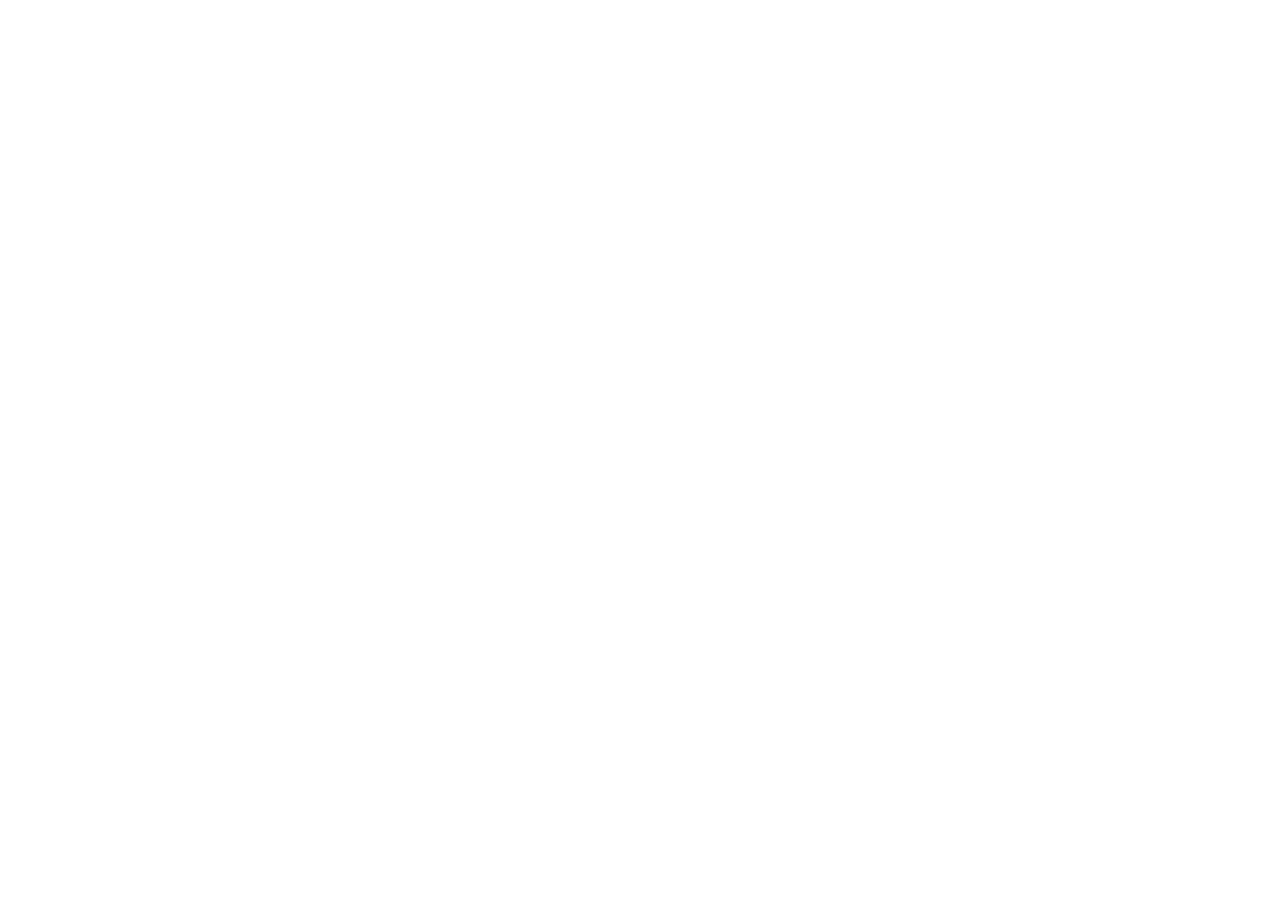
==== index.html @ 5bdd8e8d "feat: add project boilerplate" ====
<!DOCTYPE html>
<html lang="en">
  <head>
    <meta charset="UTF-8">
    <meta name="viewport" content="width=device-width, initial-scale=1.0">
    <link rel="stylesheet" href="style.css">
    <title>Rock Paper Scissors</title>
  </head>

  <body>
    <script src="main.js"></script>
  </body>
</html>
---- style.css ----
* {
  box-sizing: border-box;
  margin: 0;
  padding: 0;
}

html, body {
  width: 100%;
  height: 100%;
}
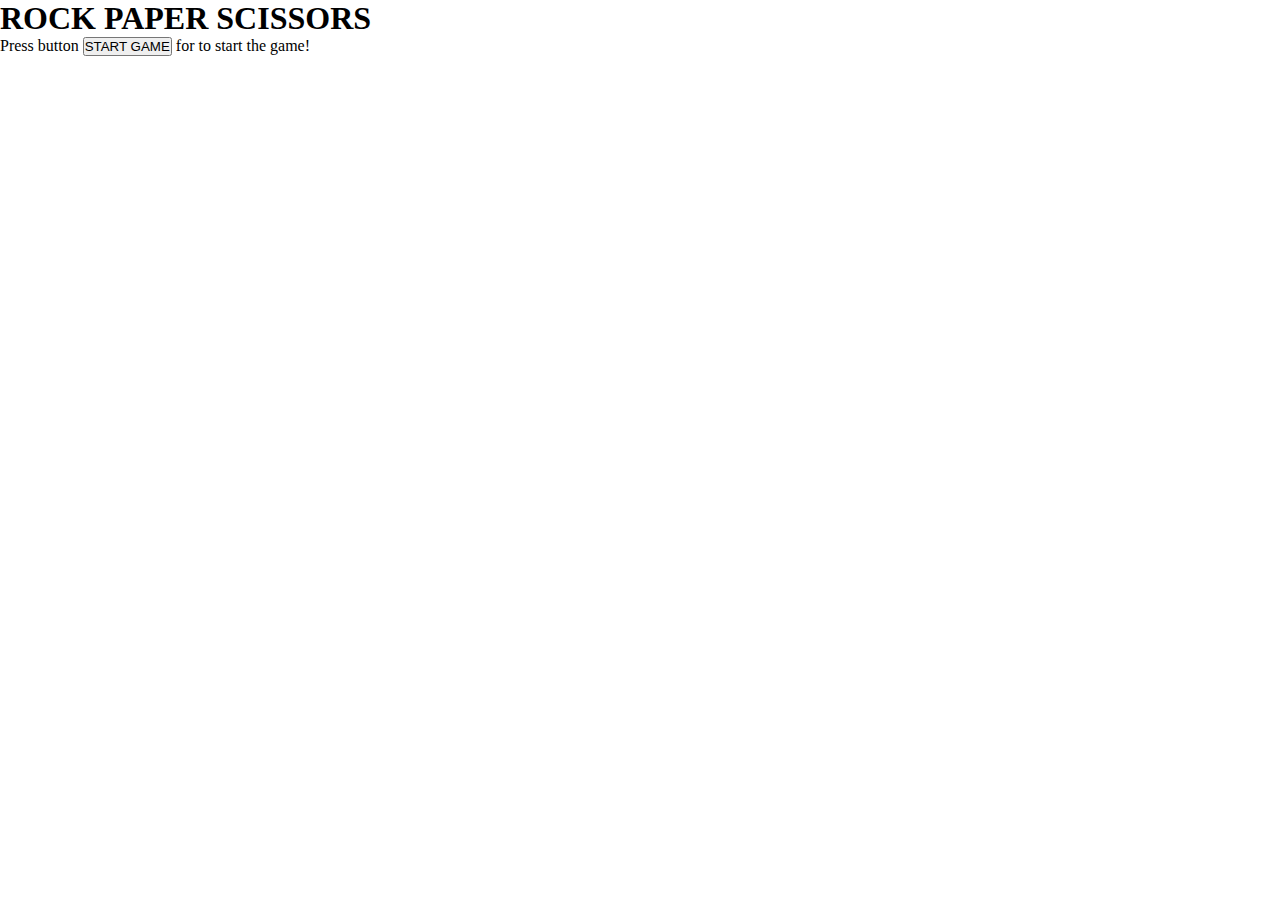
==== commit 78f3f1a8: "feat: add info and button to page" ====
--- a/index.html
+++ b/index.html
@@ -8,6 +8,9 @@
   </head>
 
   <body>
+    <h1>ROCK PAPER SCISSORS</h1>
+    <p>Press button <button id="start-game">START GAME</button> for to start the game!</p>
+
     <script src="main.js"></script>
   </body>
 </html>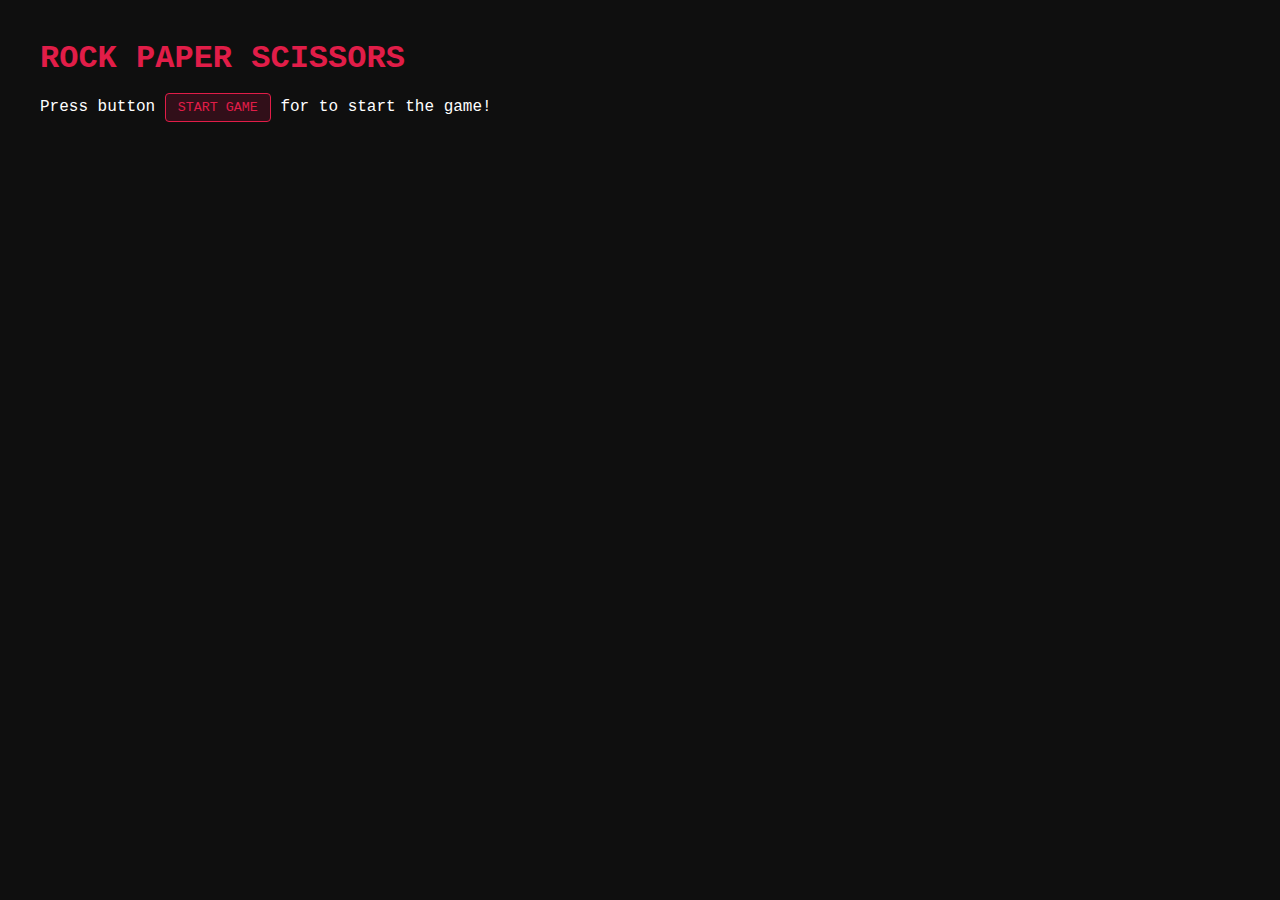
==== commit f9298491: "feat: add logic to the game" ====
--- a/index.html
+++ b/index.html
@@ -11,6 +11,6 @@
     <h1>ROCK PAPER SCISSORS</h1>
     <p>Press button <button id="start-game">START GAME</button> for to start the game!</p>
 
-    <script src="main.js"></script>
+    <script src="main.js" type="module"></script>
   </body>
 </html>--- a/style.css
+++ b/style.css
@@ -2,9 +2,50 @@
   box-sizing: border-box;
   margin: 0;
   padding: 0;
+  font-family: 'Courier New', Courier, monospace;
 }
 
 html, body {
   width: 100%;
   height: 100%;
-}+}
+
+html {
+  background-color: #0F0F0F;
+  color: white;
+}
+
+body {
+  padding: 40px;
+}
+
+p {
+  margin-top: 16px;
+}
+
+h1 {
+  color: rgb(225, 29, 72);
+}
+
+button {
+  background-color: rgba(159, 18, 57, 0.24);
+  border: 1px solid rgb(225, 29, 72);
+  outline: none;
+  color: rgb(225, 29, 72);
+  border-radius: 4px;
+  padding: 6px 12px;
+  transition: all .35s ease;
+}
+button:focus-visible {
+  background-color: rgb(225, 29, 72);
+  border-color: rgb(255, 241, 242);
+  color: rgb(255, 241, 242);
+}
+button:hover {
+  background-color: rgb(225, 29, 72);
+  color: rgb(255, 241, 242);
+  cursor: pointer;
+}
+button:active {
+  background-color: rgb(244, 63, 94);
+}
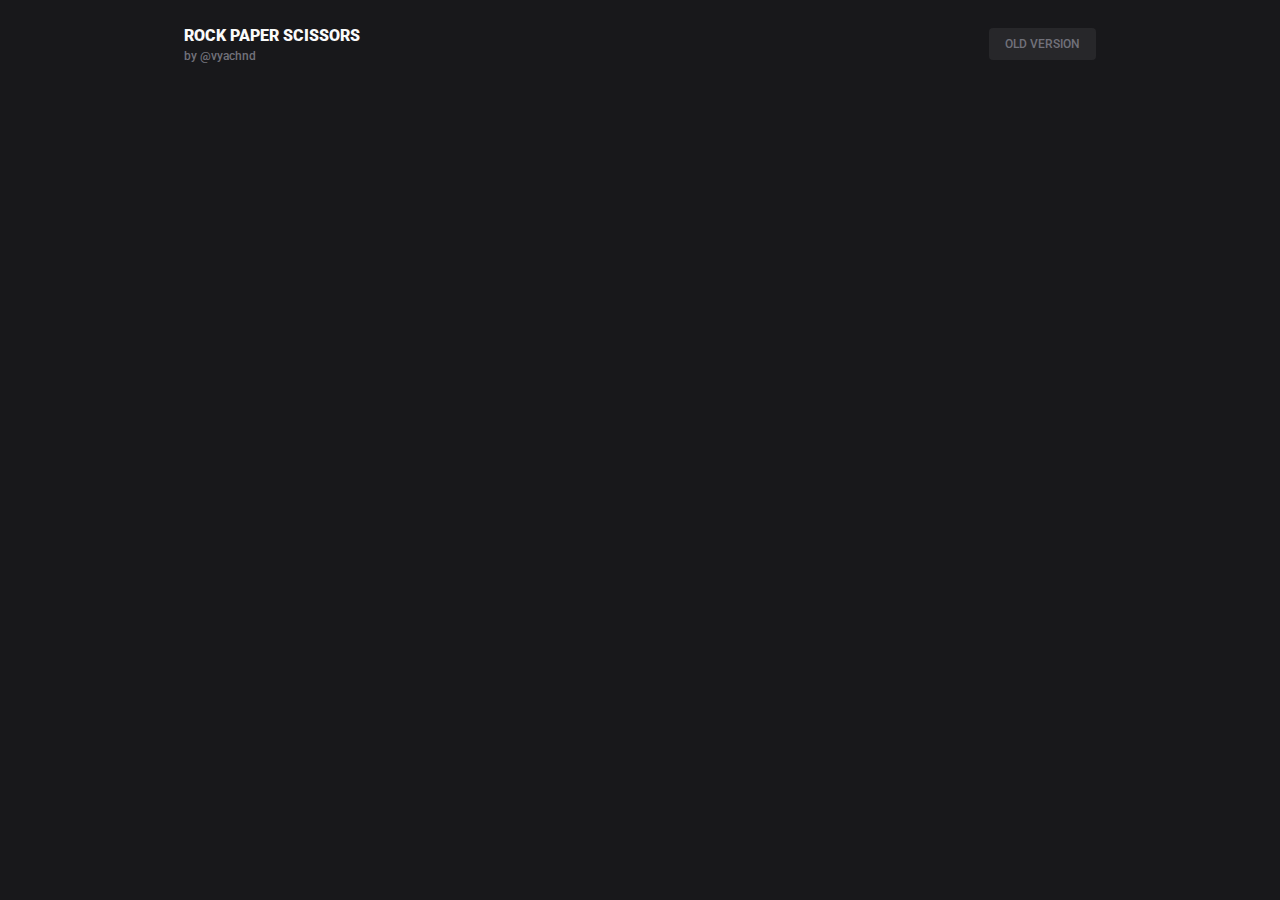
==== commit d292001d: "feat: add html and styles for rps-ui main page" ====
--- a/index.html
+++ b/index.html
@@ -3,14 +3,26 @@
   <head>
     <meta charset="UTF-8">
     <meta name="viewport" content="width=device-width, initial-scale=1.0">
-    <link rel="stylesheet" href="style.css">
+    <link rel="stylesheet" href="style/main.css">
     <title>Rock Paper Scissors</title>
   </head>
 
   <body>
-    <h1>ROCK PAPER SCISSORS</h1>
-    <p>Press button <button id="start-game">START GAME</button> for to start the game!</p>
+    <header class="header">
+      <div class="wrapper">
+        <div class="header__title">
+          <h1>ROCK PAPER SCISSORS</h1>
+          <p>by <a href="https://github.com/vyachnd/" target="_blank">@vyachnd</a></p>
+        </div>
 
-    <script src="main.js" type="module"></script>
+        <a class="header__link" href="./old/">Old version</a>
+      </div>
+    </header>
+
+    <main class="main">
+      <div class="wrapper"></div>
+    </main>
+
+    <script src="script.js" type="module"></script>
   </body>
 </html>--- a/style/main.css
+++ b/style/main.css
@@ -0,0 +1,73 @@
+@import './reset.css';
+@import './color.css';
+@import './font.css';
+
+.wrapper {
+  width: 100%;
+  max-width: 960px;
+  margin: 0 auto;
+}
+
+html,
+body {
+  background-color: rgb(var(--zinc-900));
+  color: rgb(var(--zinc-50));
+  font: var(--text-normal);
+}
+
+a {
+  display: inline-block;
+  text-decoration: none;
+}
+
+
+/* HEADER */
+.header .wrapper {
+  display: flex;
+  align-items: center;
+  justify-content: space-between;
+  padding: 24px;
+}
+
+.header .header__title h1 {
+  font: var(--text-black-normal);
+  color: rgb(var(--zinc-50));
+}
+.header .header__title p {
+  font: var(--text-medium-xsmall);
+  color: rgb(var(--zinc-500));
+}
+
+.header .header__title p a {
+  font: var(--text-medium-xsmall);
+  color: rgb(var(--zinc-500));
+  transition: color 0.35s ease;
+}
+.header .header__title p a:hover {
+  color: rgb(var(--lime-500));
+}
+
+.header .header__link {
+  background-color: rgb(var(--zinc-800));
+  border-radius: 4px;
+  color: rgb(var(--zinc-500));
+  padding: 8px 16px;
+  font: var(--text-medium-xsmall);
+  text-transform: uppercase;
+  transition: background-color 0.35s ease, color 0.35s ease;
+}
+.header .header__link:hover {
+  background-color: rgb(var(--zinc-700));
+  color: rgb(var(--zinc-50));
+}
+.header .header__link:active {
+  background-color: rgb(var(--zinc-600));
+  color: rgb(var(--zinc-50));
+}
+/* END HEADER */
+
+/* MAIN */
+.main .wrapper {
+  padding: 40px 24px;
+}
+/* END MAIN */
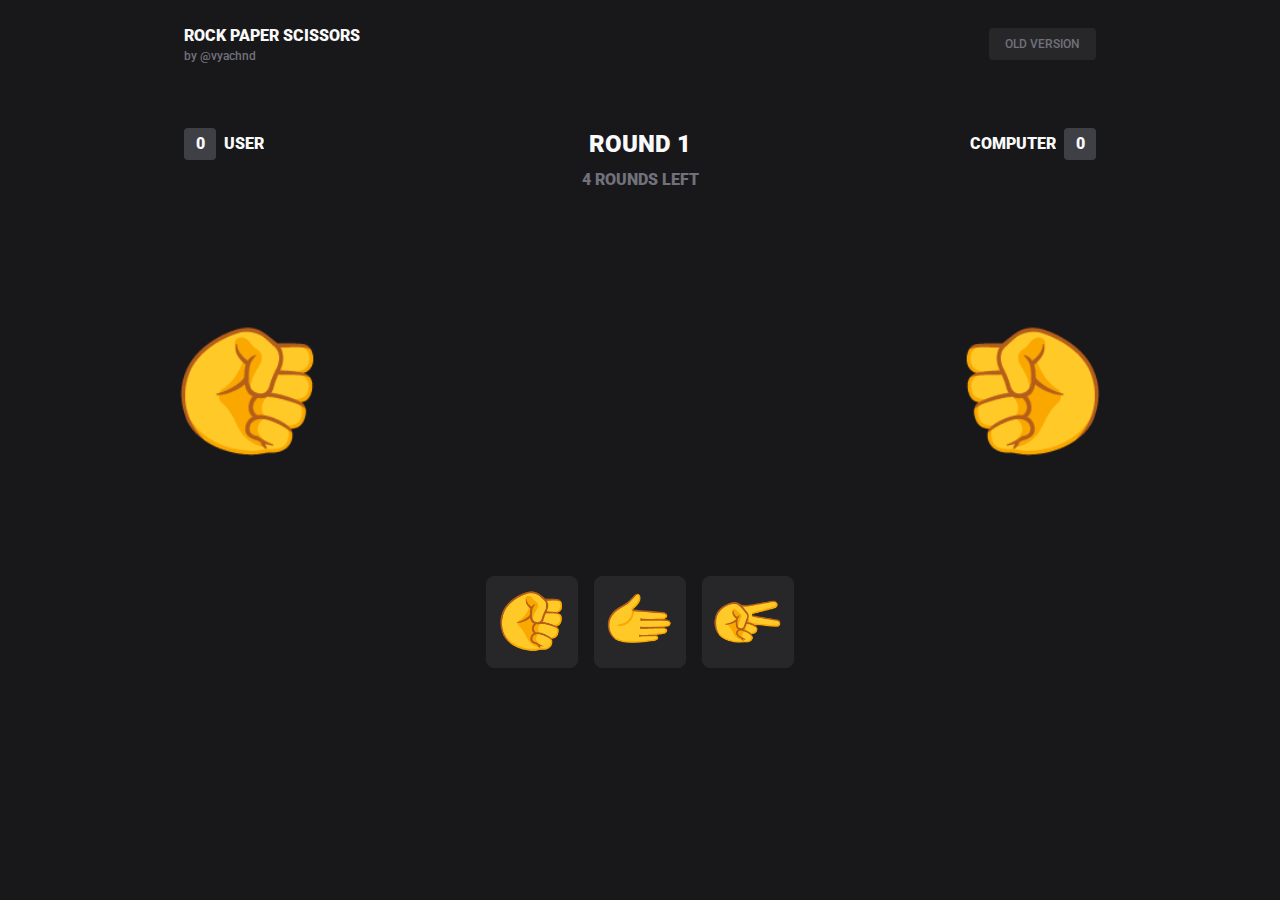
==== commit 36f9fb5b: "feat: add rsp ui" ====
--- a/index.html
+++ b/index.html
@@ -4,6 +4,7 @@
     <meta charset="UTF-8">
     <meta name="viewport" content="width=device-width, initial-scale=1.0">
     <link rel="stylesheet" href="style/main.css">
+    <link rel="stylesheet" href="style/rsp.css">
     <title>Rock Paper Scissors</title>
   </head>
 
--- a/style/rsp.css
+++ b/style/rsp.css
@@ -0,0 +1,314 @@
+.game {
+  --left-rotate: rotateX(180deg) rotateZ(90deg);
+  --right-rotate: rotateZ(-90deg);
+}
+
+.game .game__header {
+  display: flex;
+  justify-content: space-between;
+}
+.game .game__body,
+.game .game__footer {
+  margin-top: 120px;
+}
+
+.game .player-card {
+  display: inline-block;
+  width: 100%;
+  max-width: 280px;
+  height: 80px;
+}
+.game .player-card.player-card_right {
+  direction: rtl;
+}
+.game .player-card .player-card__name,
+.game .player-card .player-card__score {
+  display: inline-block;
+  vertical-align: middle;
+}
+.game .player-card .player-card__name {
+  white-space: nowrap;
+  overflow: hidden;
+  text-overflow: ellipsis;
+
+  color: rgb(var(--zinc-50));
+  font: var(--text-black-normal);
+  text-transform: uppercase;
+}
+.game .player-card:not(.player-card_right) .player-card__name {
+  margin-left: 8px;
+}
+.game .player-card.player-card_right .player-card__name {
+  margin-right: 8px;
+}
+.game .player-card .player-card__score {
+  background-color: rgb(var(--zinc-700));
+  border-radius: 4px;
+  min-width: 32px;
+  padding: 0 8px;
+  font: var(--text-black-normal);
+  text-align: center;
+  line-height: 32px;
+}
+.game .player-card .player-card__history {
+  display: flex;
+  flex-wrap: wrap;
+  gap: 8px;
+  margin-top: 8px;
+}
+.game .player-card .player-card__history__item {
+  background-color: rgba(var(--red-500), 0.24);
+  border: 1px solid rgb(var(--red-500));
+  border-radius: 8px;
+  width: 40px;
+  height: 40px;
+  font: var(--text-black-2xl);
+  line-height: 40px;
+  text-align: center;
+  transform: var(--left-rotate);
+}
+.game .player-card .player-card__history__item.player-card__history__item_draw {
+  background-color: rgba(var(--zinc-500), 0.24);
+  border-color: rgb(var(--zinc-500));
+}
+.game .player-card .player-card__history__item.player-card__history__item_win {
+  background-color: rgba(var(--lime-500), 0.24);
+  border-color: rgb(var(--lime-500));
+}
+.game .player-card[data-right] .player-card__history__item {
+  transform: var(--right-rotate);
+}
+
+.game .round {
+  width: 100%;
+  text-align: center;
+}
+.game .round .round__current {
+  color: rgb(var(--zinc-50));
+  font: var(--text-black-2xl);
+  text-transform: uppercase;
+  text-align: center;
+}
+.game .round .round__left {
+  margin-top: 8px;
+  color: rgb(var(--zinc-500));
+  font: var(--text-black-normal);
+  text-transform: uppercase;
+}
+
+.game .figures-choiced {
+  display: flex;
+  justify-content: space-between;
+}
+.game .figures-choiced .figures-choiced__figure {
+  display: flex;
+  align-items: center;
+  justify-content: center;
+  position: relative;
+  width: 128px;
+  height: 128px;
+  font: var(--text-black-9xl);
+  transform: var(--left-rotate);
+}
+.game .figures-choiced .figures-choiced__figure.figures-choiced__figure_right {
+  transform: var(--right-rotate);
+}
+
+.game .figures-choiced .figures-choiced__figure.anim-shake {
+  animation: jump-shaking 0.85s infinite;
+}
+.game .figures-choiced .figures-choiced__figure.figures-choiced__figure_right.anim-shake {
+  animation: jump-shaking-right 0.85s infinite;
+}
+
+@keyframes jump-shaking {
+  0% { transform: var(--left-rotate) }
+  25% { transform: var(--left-rotate) translateY(-9px) }
+  35% { transform: var(--left-rotate) translateY(-9px) rotateZ(17deg) }
+  55% { transform: var(--left-rotate) translateY(-9px) rotateZ(-17deg) }
+  65% { transform: var(--left-rotate) translateY(-9px) rotateZ(17deg) }
+  75% { transform: var(--left-rotate) translateY(-9px) rotateZ(-17deg) }
+  100% { transform: var(--left-rotate) }
+}
+@keyframes jump-shaking-right {
+  0% { transform: var(--right-rotate) }
+  25% { transform: var(--right-rotate) translateY(-9px) }
+  35% { transform: var(--right-rotate) translateY(-9px) rotateZ(-17deg) }
+  55% { transform: var(--right-rotate) translateY(-9px) rotateZ(17deg) }
+  65% { transform: var(--right-rotate) translateY(-9px) rotateZ(-17deg) }
+  75% { transform: var(--right-rotate) translateY(-9px) rotateZ(17deg) }
+  100% { transform: var(--right-rotate) }
+}
+
+.game .figure-selector {
+  display: flex;
+  justify-content: center;
+  gap: 16px;
+}
+.game .figure-selector .figure-selector__figure-btn {
+  background-color: rgb(var(--zinc-800));
+  border: 1px solid rgb(var(--zinc-800));
+  border-radius: 8px;
+  width: 92px;
+  height: 92px;
+  text-align: center;
+  vertical-align: middle;
+  font: var(--text-black-6xl);
+  line-height: 92px;
+  transform: var(--left-rotate);
+  transition: background-color 0.35s ease, border-color 0.35s ease;
+}
+.game .figure-selector .figure-selector__figure-btn:disabled {
+  opacity: 0.35;
+}
+.game .figure-selector .figure-selector__figure-btn:not(:disabled):hover {
+  background-color: rgb(var(--zinc-700));
+  border-color: rgb(var(--zinc-500));
+  cursor: pointer;
+}
+.game .figure-selector .figure-selector__figure-btn:not(:disabled):active {
+  background-color: rgb(var(--zinc-600));
+  cursor: pointer;
+}
+
+.game .modal {
+  display: flex;
+  align-items: center;
+  justify-content: center;
+}
+.game .modal.modal_hidden {
+  display: none;
+  pointer-events: none;
+}
+.game .modal__blackout {
+  background-color: rgba(var(--zinc-950), 0.8);
+}
+.game .modal,
+.game .modal__blackout {
+  position: absolute;
+  top: 0;
+  left: 0;
+  width: 100%;
+  height: 100%;
+  z-index: 9999;
+}
+
+.game .modal__content {
+  background-color: rgb(var(--zinc-900));
+  border: 1px solid rgb(var(--zinc-800));
+  border-radius: 8px;
+  position: relative;
+  max-width: 420px;
+  z-index: 10000;
+  overflow: hidden;
+}
+.game .modal__header {
+  background-color: rgb(var(--zinc-800));
+  padding: 16px 24px;
+}
+.game .modal__body {
+  padding: 24px;
+}
+
+.game .modal__title {
+  color: rgb(var(--zinc-50));
+  font: var(--text-black-normal);
+  text-transform: uppercase;
+}
+.game .modal__message {
+  color: rgb(var(--zinc-300));
+  font: var(--text-normal);
+}
+.game .modal__message strong {
+  color: rgb(var(--zinc-50));
+  font: var(--text-black-normal);
+}
+.game .modal__message strong.red {
+  color: rgb(var(--red-500));
+}
+.game .modal__message strong.lime {
+  color: rgb(var(--lime-500));
+}
+.game .modal__submit {
+  background-color: rgb(var(--zinc-800));
+  border: none;
+  border-radius: 4px;
+  width: 100%;
+  padding: 8px 16px;
+  margin-top: 24px;
+  color: rgb(var(--zinc-50));
+  font: var(--text-medium-normal);
+  text-transform: uppercase;
+  transition: background-color 0.35s ease;
+}
+.game .modal__submit:hover {
+  background-color: rgb(var(--zinc-700));
+  cursor: pointer;
+}
+.game .modal__submit:active {
+  background-color: rgb(var(--zinc-500));
+  cursor: pointer;
+}
+
+.game .modal.modal_show .modal__blackout,
+.game .modal.modal_hide .modal__blackout,
+.game .modal.modal_show .modal__content,
+.game .modal.modal_hide .modal__content {
+  opacity: 0;
+  pointer-events: none;
+}
+.game .modal.modal_show .modal__blackout {
+  animation: game-modal-show-blackout 0.35s ease forwards;
+}
+.game .modal.modal_show .modal__content {
+  transform: translateY(-100%);
+  animation: game-modal-show-content 0.35s ease forwards;
+}
+.game .modal.modal_hide .modal__blackout {
+  animation: game-modal-hide-blackout 0.35s ease forwards;
+}
+.game .modal.modal_hide .modal__content {
+  animation: game-modal-hide-content 0.35s ease forwards;
+}
+
+@keyframes game-modal-show-blackout {
+  from {
+    opacity: 0;
+  }
+
+  to {
+    opacity: 1;
+  }
+}
+
+@keyframes game-modal-show-content {
+  from {
+    opacity: 0;
+    transform: translateY(-100%);
+  }
+  to {
+    opacity: 1;
+    transform: translateY(0);
+  }
+}
+
+@keyframes game-modal-hide-blackout {
+  from {
+    opacity: 1;
+  }
+
+  to {
+    opacity: 0;
+  }
+}
+
+@keyframes game-modal-hide-content {
+  from {
+    opacity: 1;
+    transform: translateY(0);
+  }
+  to {
+    opacity: 0;
+    transform: translateY(-100%);
+  }
+}